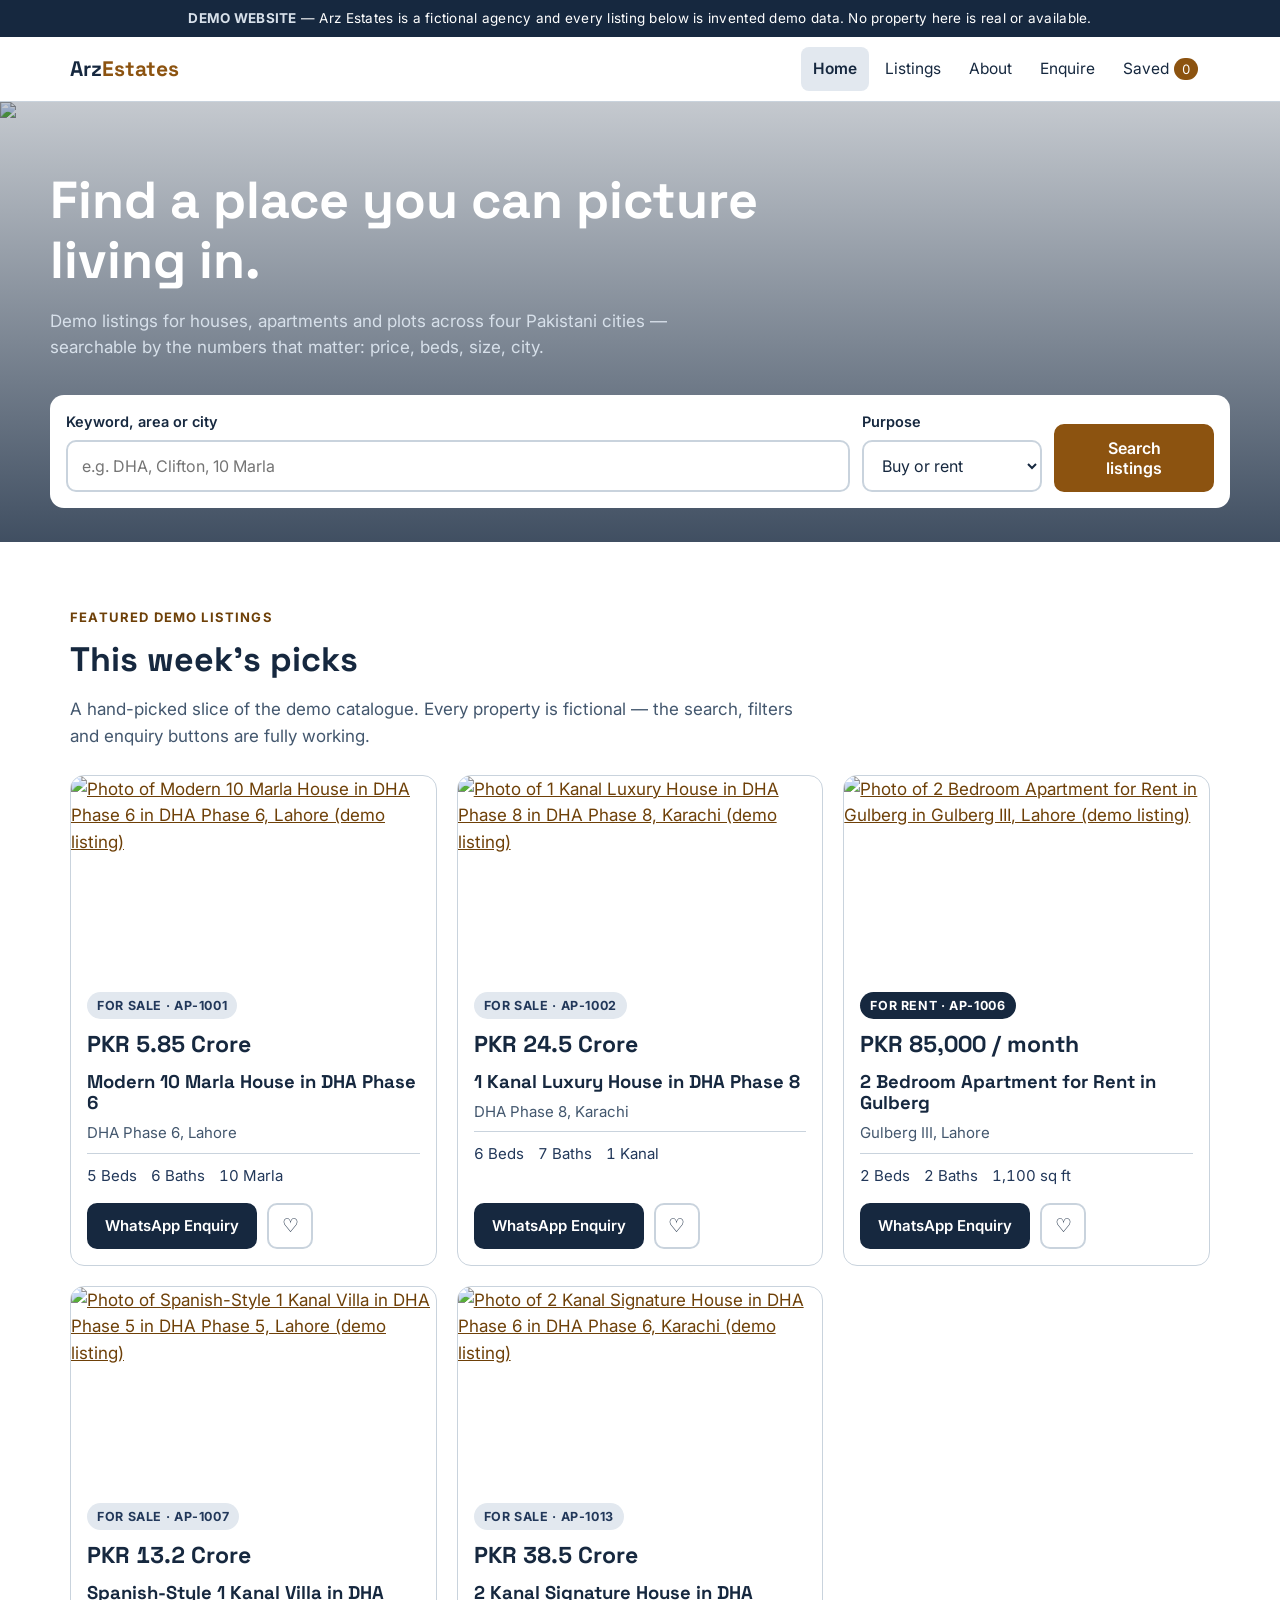
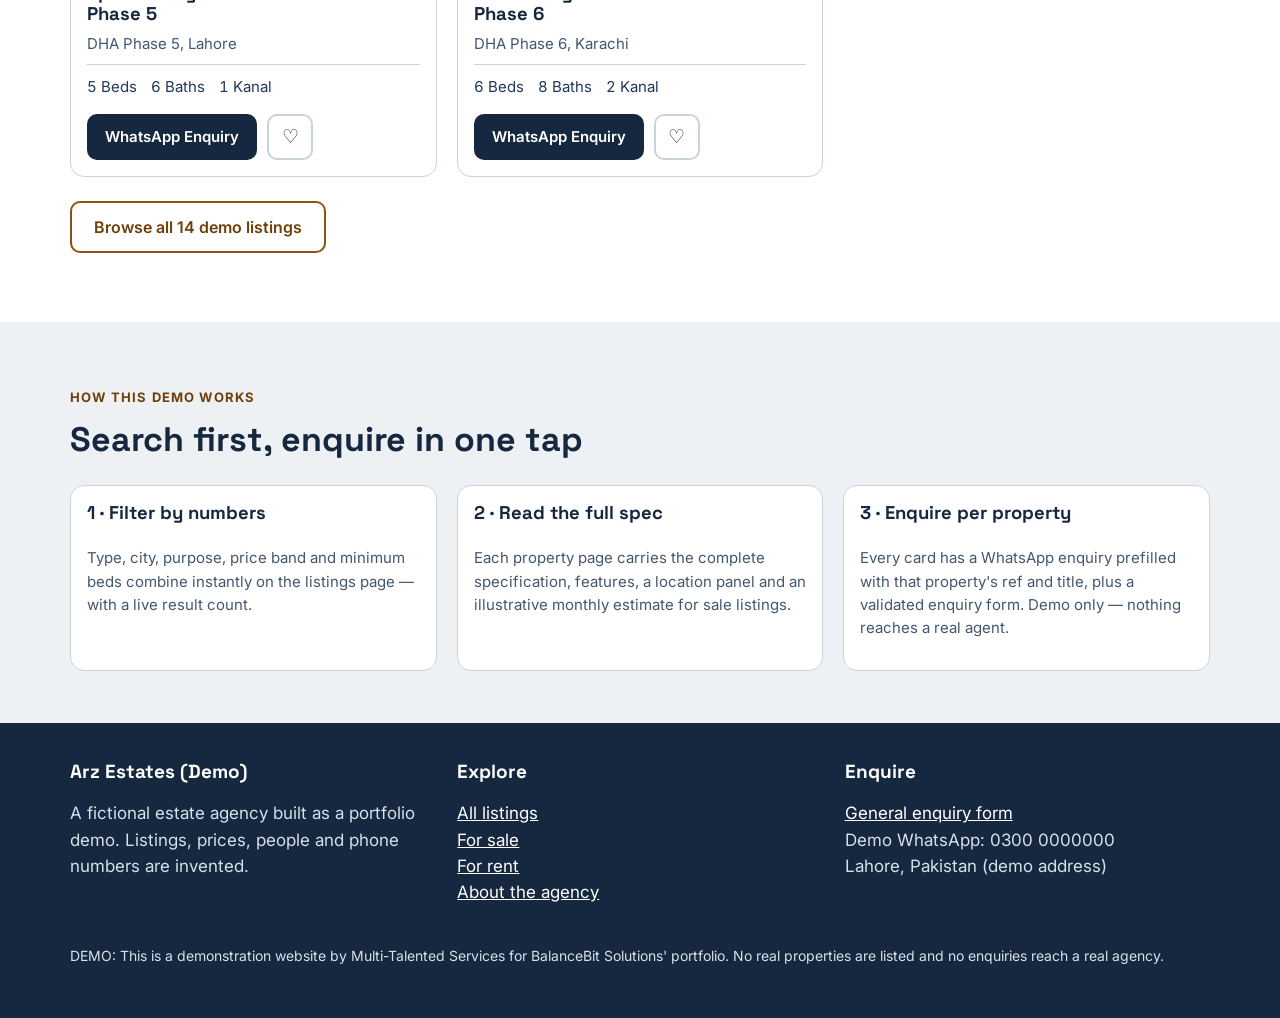
==== index.html @ be991fc6 "Build: Arz Estates demo — real estate listings, search/filter/sort, WhatsApp enquiry, enquiry form (" ====
<!DOCTYPE html>
<html lang="en">
<head>
<meta charset="UTF-8">
<meta name="viewport" content="width=device-width, initial-scale=1">
<title>Arz Estates (Demo) — Houses, Apartments & Plots in Pakistan</title>
<meta name="description" content="Fictional demo property portal: search houses, apartments and plots for sale and rent across Lahore, Karachi, Islamabad and Gujranwala. All listings are invented demo data.">
<link rel="icon" href="assets/favicon.svg" type="image/svg+xml">
<link rel="preconnect" href="https://fonts.googleapis.com">
<link rel="preconnect" href="https://fonts.gstatic.com" crossorigin>
<link href="https://fonts.googleapis.com/css2?family=Inter:wght@400;600;700&family=Space+Grotesk:wght@500;700&display=swap" rel="stylesheet">
<link rel="stylesheet" href="css/style.css">
<script type="application/ld+json">{"@context":"https://schema.org","@type":"ItemList","name":"Featured demo property listings","itemListElement":[]}</script>
</head>
<body>
<a class="skip-link" href="#main">Skip to main content</a>
<div class="demo-ribbon"><strong>DEMO WEBSITE</strong> — Arz Estates is a fictional agency and every listing below is invented demo data. No property here is real or available.</div>
<header class="site"><div class="wrap nav">
<a class="logo" href="index.html">Arz<span>Estates</span></a>
<nav aria-label="Main">
<a href="index.html" aria-current="page">Home</a>
<a href="listings.html">Listings</a>
<a href="about.html">About</a>
<a href="contact.html">Enquire</a>
<a href="listings.html">Saved<span class="fav-count num" data-fav-count>0</span></a>
</nav></div></header>
<main id="main">

<div class="hero"><img class="kenburns" src="assets/hero.jpg" alt="City skyline with houses and apartment buildings in bright daylight (demo photo)">
<div class="shade"></div><div class="wrap hero-in">
<h1>Find a place you can picture living in.</h1>
<p>Demo listings for houses, apartments and plots across four Pakistani cities — searchable by the numbers that matter: price, beds, size, city.</p>
<form class="hero-search" action="listings.html" method="get" role="search">
<div><label class="fl" for="h-q">Keyword, area or city</label><input class="field" id="h-q" name="q" type="search" placeholder="e.g. DHA, Clifton, 10 Marla"></div>
<div><label class="fl" for="h-purpose">Purpose</label><select class="field" id="h-purpose" name="purpose"><option value="all">Buy or rent</option><option value="sale">For sale</option><option value="rent">For rent</option></select></div>
<div style="align-self:end"><button class="btn" type="submit" style="width:100%">Search listings</button></div>
</form>
</div></div>
<section><div class="wrap">
<p class="kicker">Featured demo listings</p><h2 class="sec">This week's picks</h2>
<p class="lede">A hand-picked slice of the demo catalogue. Every property is fictional — the search, filters and enquiry buttons are fully working.</p>
<div class="grid" data-featured></div>
<p style="margin-top:24px"><a class="btn ghost" href="listings.html">Browse all 14 demo listings</a></p>
</div></section>
<section class="band"><div class="wrap">
<p class="kicker">How this demo works</p><h2 class="sec">Search first, enquire in one tap</h2>
<div class="grid">
<article class="card"><div class="body"><h3>1 · Filter by numbers</h3><p class="loc">Type, city, purpose, price band and minimum beds combine instantly on the listings page — with a live result count.</p></div></article>
<article class="card"><div class="body"><h3>2 · Read the full spec</h3><p class="loc">Each property page carries the complete specification, features, a location panel and an illustrative monthly estimate for sale listings.</p></div></article>
<article class="card"><div class="body"><h3>3 · Enquire per property</h3><p class="loc">Every card has a WhatsApp enquiry prefilled with that property's ref and title, plus a validated enquiry form. Demo only — nothing reaches a real agent.</p></div></article>
</div></div></section>
</main>
<footer class="site"><div class="wrap">
<div class="cols">
<div><h2 style="font-size:19px;color:#fff">Arz Estates (Demo)</h2><p>A fictional estate agency built as a portfolio demo. Listings, prices, people and phone numbers are invented.</p></div>
<div><h2 style="font-size:19px;color:#fff">Explore</h2><p><a href="listings.html">All listings</a><br><a href="listings.html?purpose=sale">For sale</a><br><a href="listings.html?purpose=rent">For rent</a><br><a href="about.html">About the agency</a></p></div>
<div><h2 style="font-size:19px;color:#fff">Enquire</h2><p><a href="contact.html">General enquiry form</a><br>Demo WhatsApp: 0300 0000000<br>Lahore, Pakistan (demo address)</p></div>
</div>
<p style="margin-top:22px;font-size:14px">DEMO: This is a demonstration website by Multi-Talented Services for BalanceBit Solutions' portfolio. No real properties are listed and no enquiries reach a real agency.</p>
</div></footer>
<script src="js/data.js"></script>
<script src="js/logic.js"></script>
<script src="js/main.js"></script>
</body>
</html>
---- css/style.css ----
/* Arz Estates (Demo) — navy + copper listing-led system. One component system, own tokens only (+ error red). */
:root{
  --bg:#FFFFFF; --surface:#EEF1F4; --tint:#E2E8EF; --line:#C9D3DD;
  --ink:#16283F; --ink-2:#22385A; --muted:#43576E;
  --accent:#8C5310; --accent-dark:#6E4008; --error:#B3261E;
  --foot-note:#D7E0EA;
  --radius:14px;
}
*{box-sizing:border-box}
html{scroll-behavior:smooth}
body{margin:0;background:var(--bg);color:var(--ink);font-family:'Inter',system-ui,sans-serif;font-size:17px;line-height:1.55}
h1,h2,h3,.disp{font-family:'Space Grotesk','Inter',sans-serif;line-height:1.15;margin:0}
img{max-width:100%;display:block}
a{color:var(--accent-dark)}
:focus-visible{outline:3px solid var(--accent);outline-offset:2px;border-radius:4px}
.num{font-variant-numeric:tabular-nums;font-feature-settings:'tnum' 1}
.skip-link{position:absolute;left:-999px;top:0;background:var(--ink);color:#fff;padding:12px 18px;z-index:60}
.skip-link:focus{left:8px;top:8px}
.demo-ribbon{background:var(--ink);color:#fff;text-align:center;font-size:13.5px;padding:8px 14px;letter-spacing:.02em}
.demo-ribbon strong{color:var(--foot-note)}
.wrap{max-width:1180px;margin:0 auto;padding:0 20px;min-width:0}
header.site{border-bottom:1px solid var(--line);background:var(--bg);position:sticky;top:0;z-index:40}
.nav{display:flex;align-items:center;gap:18px;min-height:64px;flex-wrap:wrap}
.logo{font-family:'Space Grotesk',sans-serif;font-weight:700;font-size:21px;color:var(--ink);text-decoration:none}
.logo span{color:var(--accent)}
.nav nav{display:flex;gap:4px;flex-wrap:wrap;margin-left:auto}
.nav nav a{color:var(--ink);text-decoration:none;padding:10px 12px;min-height:44px;display:inline-flex;align-items:center;border-radius:8px;font-size:15.5px}
.nav nav a[aria-current="page"]{background:var(--tint);font-weight:600}
.fav-count{background:var(--accent);color:#fff;border-radius:999px;padding:1px 8px;font-size:13px;margin-left:5px}
.btn{display:inline-flex;align-items:center;justify-content:center;gap:8px;min-height:52px;padding:12px 22px;border-radius:10px;border:2px solid var(--accent);background:var(--accent);color:#fff;font:600 16px 'Inter',sans-serif;text-decoration:none;cursor:pointer}
.btn:hover{background:var(--accent-dark);border-color:var(--accent-dark)}
.btn.ghost{background:transparent;color:var(--accent-dark)}
.btn.ghost:hover{background:var(--tint)}
.btn.small{min-height:46px;padding:8px 16px;font-size:15px}
.btn.wa{background:var(--ink);border-color:var(--ink)}
.btn.wa:hover{background:var(--ink-2)}
.hero{position:relative;color:#fff}
.hero img{width:100%;height:440px;object-fit:cover}
.hero .shade{position:absolute;inset:0;background:linear-gradient(180deg,rgba(22,40,63,.25),rgba(22,40,63,.82))}
.hero .hero-in{position:absolute;inset:0;display:flex;flex-direction:column;justify-content:flex-end;padding:34px 0}
.hero h1{font-size:clamp(30px,5.4vw,52px);max-width:16em}
.hero p{max-width:38em;color:var(--foot-note)}
.hero-search{background:#fff;color:var(--ink);border-radius:var(--radius);padding:16px;display:grid;grid-template-columns:1fr 180px 160px;gap:12px;margin-top:18px}
section{padding:52px 0}
.band{background:var(--surface)}
.kicker{color:var(--accent-dark);font-weight:700;letter-spacing:.09em;text-transform:uppercase;font-size:13px}
h2.sec{font-size:clamp(24px,3.4vw,34px);margin:6px 0 8px}
.lede{color:var(--muted);max-width:44em}
.grid{display:grid;grid-template-columns:repeat(3,1fr);gap:20px;margin-top:26px}
.grid>*{min-width:0}
.card{background:#fff;border:1px solid var(--line);border-radius:var(--radius);overflow:hidden;display:flex;flex-direction:column}
.card img{width:100%;height:200px;object-fit:cover}
.card .body{padding:16px;display:flex;flex-direction:column;gap:8px;flex:1}
.badge{align-self:flex-start;background:var(--tint);color:var(--ink-2);font-size:12.5px;font-weight:700;letter-spacing:.05em;text-transform:uppercase;padding:4px 10px;border-radius:999px}
.badge.rent{background:var(--ink);color:#fff}
.price{font-family:'Space Grotesk',sans-serif;font-size:23px;font-weight:700;color:var(--ink)}
.card h3{font-size:18.5px}
.card h3 a{color:var(--ink);text-decoration:none}
.loc{color:var(--muted);font-size:15px}
.specs{display:flex;gap:14px;flex-wrap:wrap;color:var(--ink-2);font-size:15px;border-top:1px solid var(--line);padding-top:10px}
.card .actions{display:flex;gap:10px;margin-top:auto;padding-top:8px;flex-wrap:wrap}
.fav-btn{min-width:46px;min-height:46px;border-radius:10px;border:2px solid var(--line);background:#fff;font-size:19px;cursor:pointer;color:var(--ink)}
.fav-btn[aria-pressed="true"]{border-color:var(--accent);color:var(--accent);background:var(--tint)}
/* Filter bar */
.filterbar{background:#fff;border:1px solid var(--line);border-radius:var(--radius);padding:18px;display:grid;grid-template-columns:repeat(3,1fr);gap:14px}
.filterbar>*{min-width:0}
.filterbar .wide{grid-column:1/-1}
label.fl{display:block;font-weight:600;font-size:14.5px;margin-bottom:6px}
.field{width:100%;min-height:52px;font-size:16px;padding:12px 14px;border:2px solid var(--line);border-radius:10px;background:#fff;color:var(--ink);font-family:'Inter',sans-serif}
.field:focus{border-color:var(--accent);outline:3px solid var(--accent);outline-offset:1px}
.chips{display:flex;gap:8px;flex-wrap:wrap}
.chip{min-height:46px;padding:9px 16px;border-radius:999px;border:2px solid var(--line);background:#fff;font:600 15px 'Inter',sans-serif;cursor:pointer;color:var(--ink)}
.chip[aria-pressed="true"]{background:var(--ink);border-color:var(--ink);color:#fff}
.result-line{display:flex;align-items:baseline;gap:14px;flex-wrap:wrap;margin:26px 0 4px}
.result-count{font-family:'Space Grotesk',sans-serif;font-size:22px;font-weight:700}
.empty{border:2px dashed var(--line);border-radius:var(--radius);padding:34px 22px;text-align:center;background:var(--surface)}
.empty p{color:var(--muted);max-width:36em;margin:8px auto 18px}
/* Detail */
.detail-hero img{width:100%;height:420px;object-fit:cover;border-radius:var(--radius)}
.spec-table{width:100%;border-collapse:collapse;margin-top:14px}
.spec-table th,.spec-table td{text-align:left;padding:11px 12px;border-bottom:1px solid var(--line);font-size:16px}
.spec-table th{color:var(--muted);font-weight:600;width:42%}
.two-col{display:grid;grid-template-columns:1.6fr 1fr;gap:26px;align-items:start}
.two-col>*{min-width:0}
.panel{border:1px solid var(--line);border-radius:var(--radius);padding:20px;background:#fff}
.panel.map{background:var(--surface);text-align:left}
.calc-out{font-family:'Space Grotesk',sans-serif;font-size:26px;font-weight:700}
.note{font-size:14px;color:var(--muted)}
/* Forms */
.form-grid{display:grid;grid-template-columns:1fr 1fr;gap:16px}
.form-grid>*{min-width:0}
.form-grid .full{grid-column:1/-1}
textarea.field{min-height:120px;resize:vertical}
.err{color:var(--error);font-size:14.5px;min-height:1.2em;margin-top:4px;font-weight:600}
.success{border:2px solid var(--accent);background:var(--tint);border-radius:var(--radius);padding:22px}
footer.site{background:var(--ink);color:var(--foot-note);padding:38px 0;margin-top:0}
footer.site a{color:#fff}
footer.site .cols{display:grid;grid-template-columns:repeat(3,1fr);gap:22px}
footer.site .cols>*{min-width:0}
.reveal{opacity:1}
.js .reveal{opacity:0;transform:translateY(14px);transition:opacity .55s ease,transform .55s ease}
.js .reveal.in{opacity:1;transform:none}
.kenburns{animation:kb 16s ease-in-out infinite alternate}
@keyframes kb{from{transform:scale(1)}to{transform:scale(1.06)}}
@media (max-width:900px){.grid{grid-template-columns:repeat(2,1fr)}.two-col{grid-template-columns:1fr}.filterbar{grid-template-columns:repeat(2,1fr)}}
@media (max-width:600px){
  .grid{grid-template-columns:1fr}.hero-search{grid-template-columns:1fr}.filterbar{grid-template-columns:1fr}
  .form-grid{grid-template-columns:1fr}.detail-hero img{height:260px}
  .hero img{height:210px}
  .hero .shade{display:none}
  .hero .hero-in{position:static;background:var(--ink);padding:26px 20px 30px}
  footer.site .cols{grid-template-columns:1fr}.nav nav{margin-left:0}
}
@media (prefers-reduced-motion:reduce){
  html{scroll-behavior:auto}
  .js .reveal{opacity:1;transform:none;transition:none}
  .kenburns{animation:none}
}
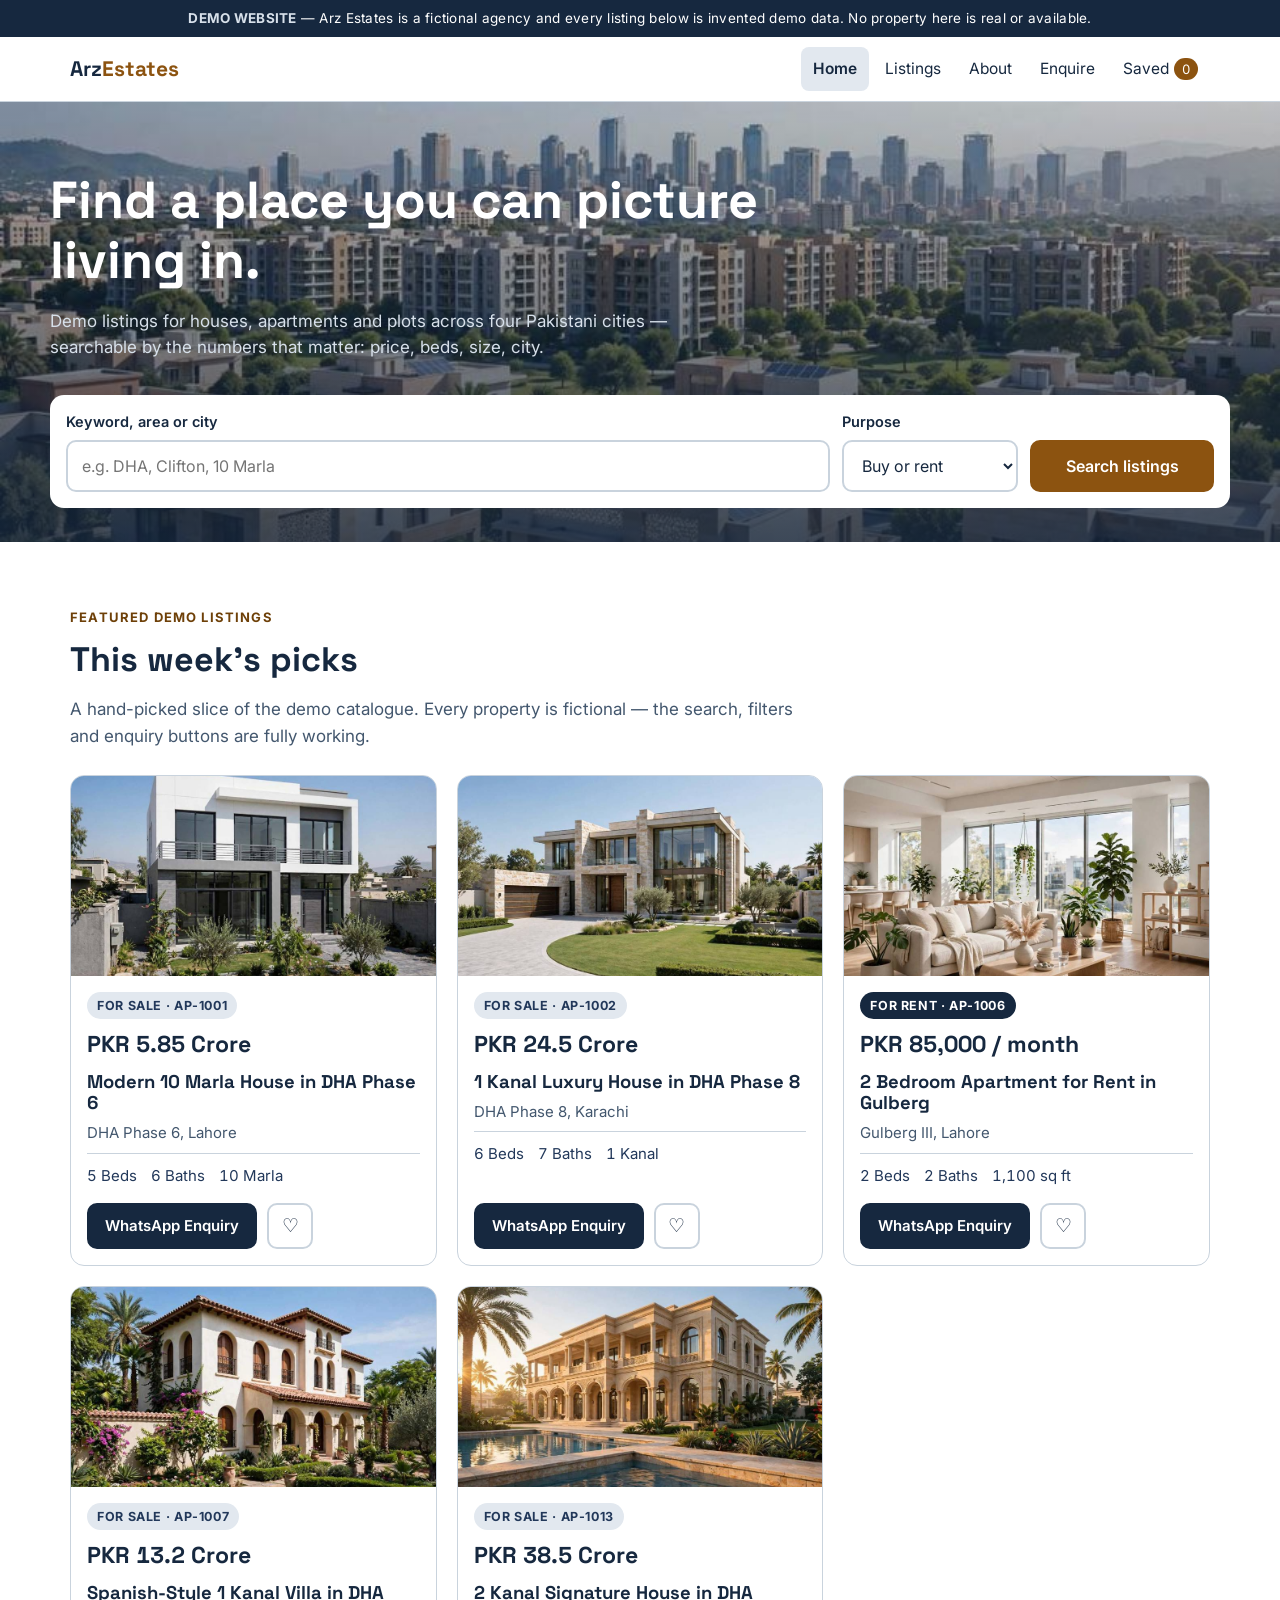
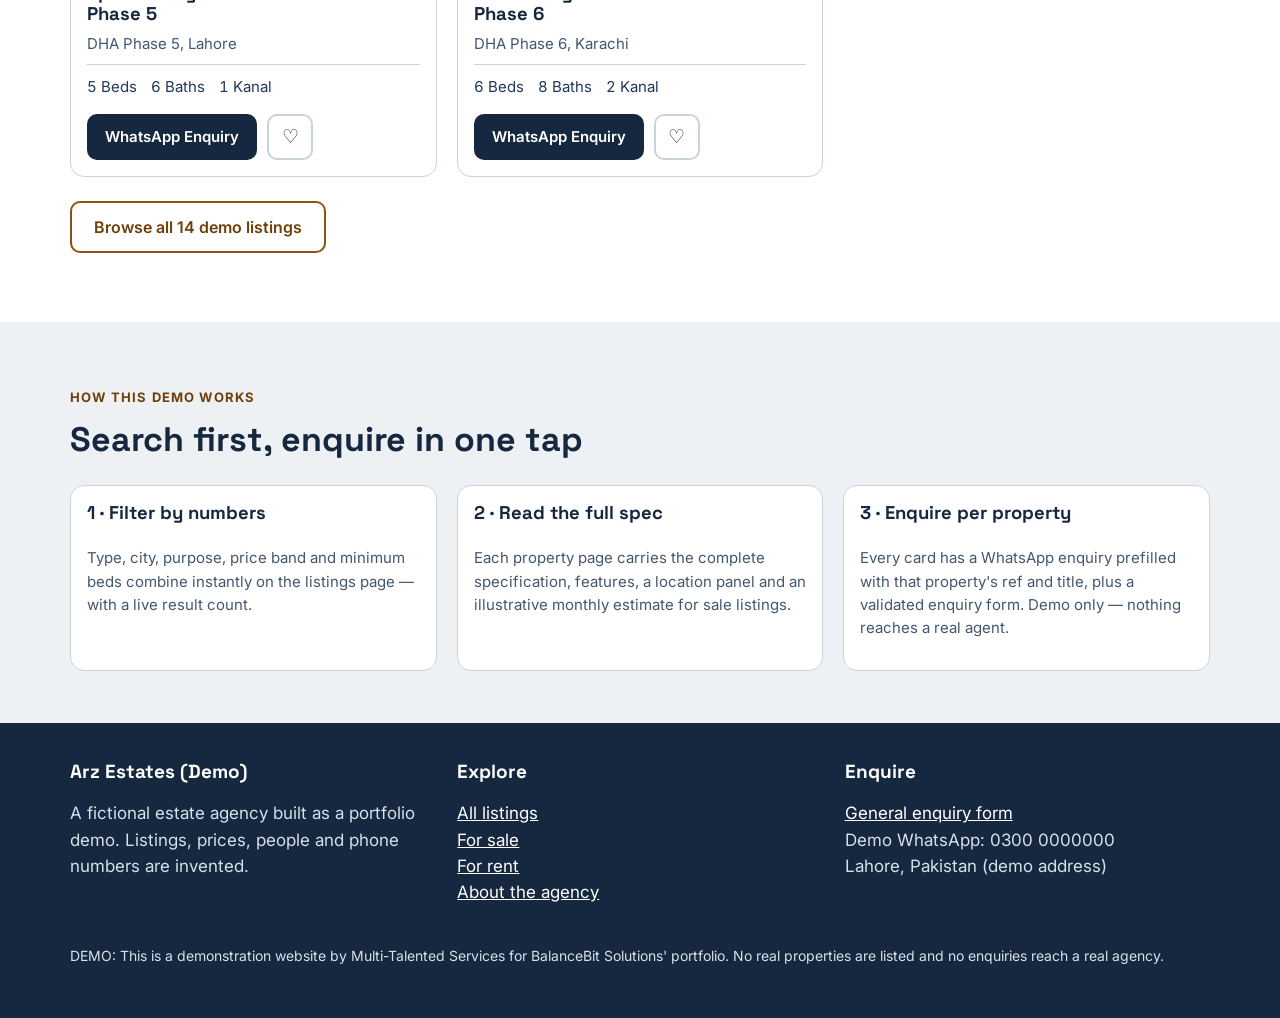
==== commit c8e61d56: "Fix run: eager listing photos + reveal without opacity gating, hero overflow clip, mobile hamburger " ====
--- a/index.html
+++ b/index.html
@@ -17,7 +17,8 @@
 <div class="demo-ribbon"><strong>DEMO WEBSITE</strong> — Arz Estates is a fictional agency and every listing below is invented demo data. No property here is real or available.</div>
 <header class="site"><div class="wrap nav">
 <a class="logo" href="index.html">Arz<span>Estates</span></a>
-<nav aria-label="Main">
+<button class="nav-toggle" type="button" aria-expanded="false" aria-controls="main-nav" aria-label="Open menu"><svg viewBox="0 0 24 24" width="20" height="20" fill="none" stroke="currentColor" stroke-width="2.2" stroke-linecap="round" aria-hidden="true"><path d="M4 7h16M4 12h16M4 17h16"/></svg>Menu</button>
+<nav aria-label="Main" id="main-nav">
 <a href="index.html" aria-current="page">Home</a>
 <a href="listings.html">Listings</a>
 <a href="about.html">About</a>
--- a/css/style.css
+++ b/css/style.css
@@ -27,6 +27,14 @@
 .nav nav a{color:var(--ink);text-decoration:none;padding:10px 12px;min-height:44px;display:inline-flex;align-items:center;border-radius:8px;font-size:15.5px}
 .nav nav a[aria-current="page"]{background:var(--tint);font-weight:600}
 .fav-count{background:var(--accent);color:#fff;border-radius:999px;padding:1px 8px;font-size:13px;margin-left:5px}
+.nav-toggle{display:none;align-items:center;gap:8px;margin-left:auto;min-height:46px;padding:8px 14px;border:2px solid var(--line);border-radius:10px;background:#fff;color:var(--ink);font:600 15px 'Inter',sans-serif;cursor:pointer}
+.nav-toggle svg{flex:none}
+@media (max-width:700px){
+  .nav-toggle{display:inline-flex}
+  .nav nav{display:none;width:100%;flex-direction:column;gap:2px;margin-left:0;padding:6px 0 10px}
+  .nav nav.open{display:flex}
+  .nav nav a{width:100%}
+}
 .btn{display:inline-flex;align-items:center;justify-content:center;gap:8px;min-height:52px;padding:12px 22px;border-radius:10px;border:2px solid var(--accent);background:var(--accent);color:#fff;font:600 16px 'Inter',sans-serif;text-decoration:none;cursor:pointer}
 .btn:hover{background:var(--accent-dark);border-color:var(--accent-dark)}
 .btn.ghost{background:transparent;color:var(--accent-dark)}
@@ -34,13 +42,14 @@
 .btn.small{min-height:46px;padding:8px 16px;font-size:15px}
 .btn.wa{background:var(--ink);border-color:var(--ink)}
 .btn.wa:hover{background:var(--ink-2)}
-.hero{position:relative;color:#fff}
+.hero{position:relative;color:#fff;overflow:hidden}
 .hero img{width:100%;height:440px;object-fit:cover}
 .hero .shade{position:absolute;inset:0;background:linear-gradient(180deg,rgba(22,40,63,.25),rgba(22,40,63,.82))}
 .hero .hero-in{position:absolute;inset:0;display:flex;flex-direction:column;justify-content:flex-end;padding:34px 0}
 .hero h1{font-size:clamp(30px,5.4vw,52px);max-width:16em}
 .hero p{max-width:38em;color:var(--foot-note)}
-.hero-search{background:#fff;color:var(--ink);border-radius:var(--radius);padding:16px;display:grid;grid-template-columns:1fr 180px 160px;gap:12px;margin-top:18px}
+.hero-search{background:#fff;color:var(--ink);border-radius:var(--radius);padding:16px;display:grid;grid-template-columns:1fr 176px 184px;gap:12px;margin-top:18px}
+.hero-search .btn{white-space:nowrap}
 section{padding:52px 0}
 .band{background:var(--surface)}
 .kicker{color:var(--accent-dark);font-weight:700;letter-spacing:.09em;text-transform:uppercase;font-size:13px}
@@ -98,8 +107,8 @@
 footer.site .cols{display:grid;grid-template-columns:repeat(3,1fr);gap:22px}
 footer.site .cols>*{min-width:0}
 .reveal{opacity:1}
-.js .reveal{opacity:0;transform:translateY(14px);transition:opacity .55s ease,transform .55s ease}
-.js .reveal.in{opacity:1;transform:none}
+.js .reveal{transform:translateY(14px);transition:transform .55s ease}
+.js .reveal.in{transform:none}
 .kenburns{animation:kb 16s ease-in-out infinite alternate}
 @keyframes kb{from{transform:scale(1)}to{transform:scale(1.06)}}
 @media (max-width:900px){.grid{grid-template-columns:repeat(2,1fr)}.two-col{grid-template-columns:1fr}.filterbar{grid-template-columns:repeat(2,1fr)}}
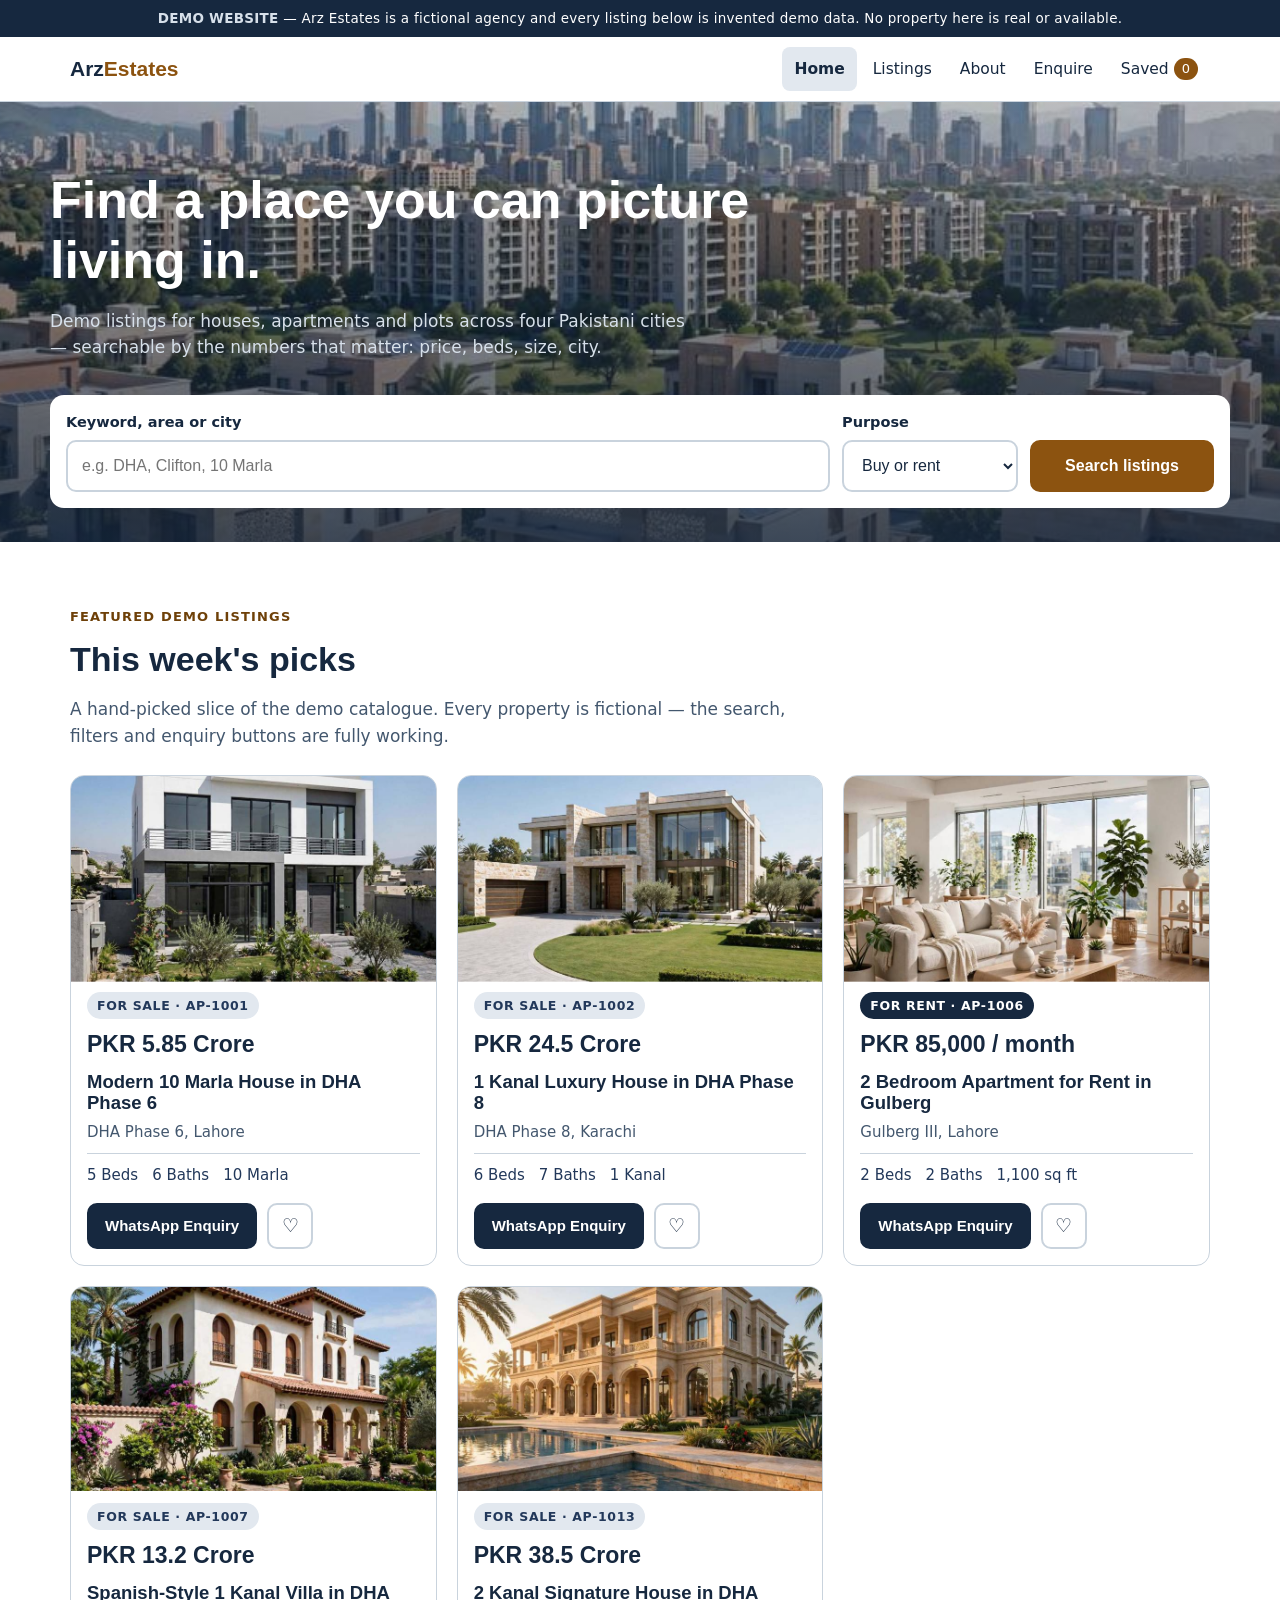
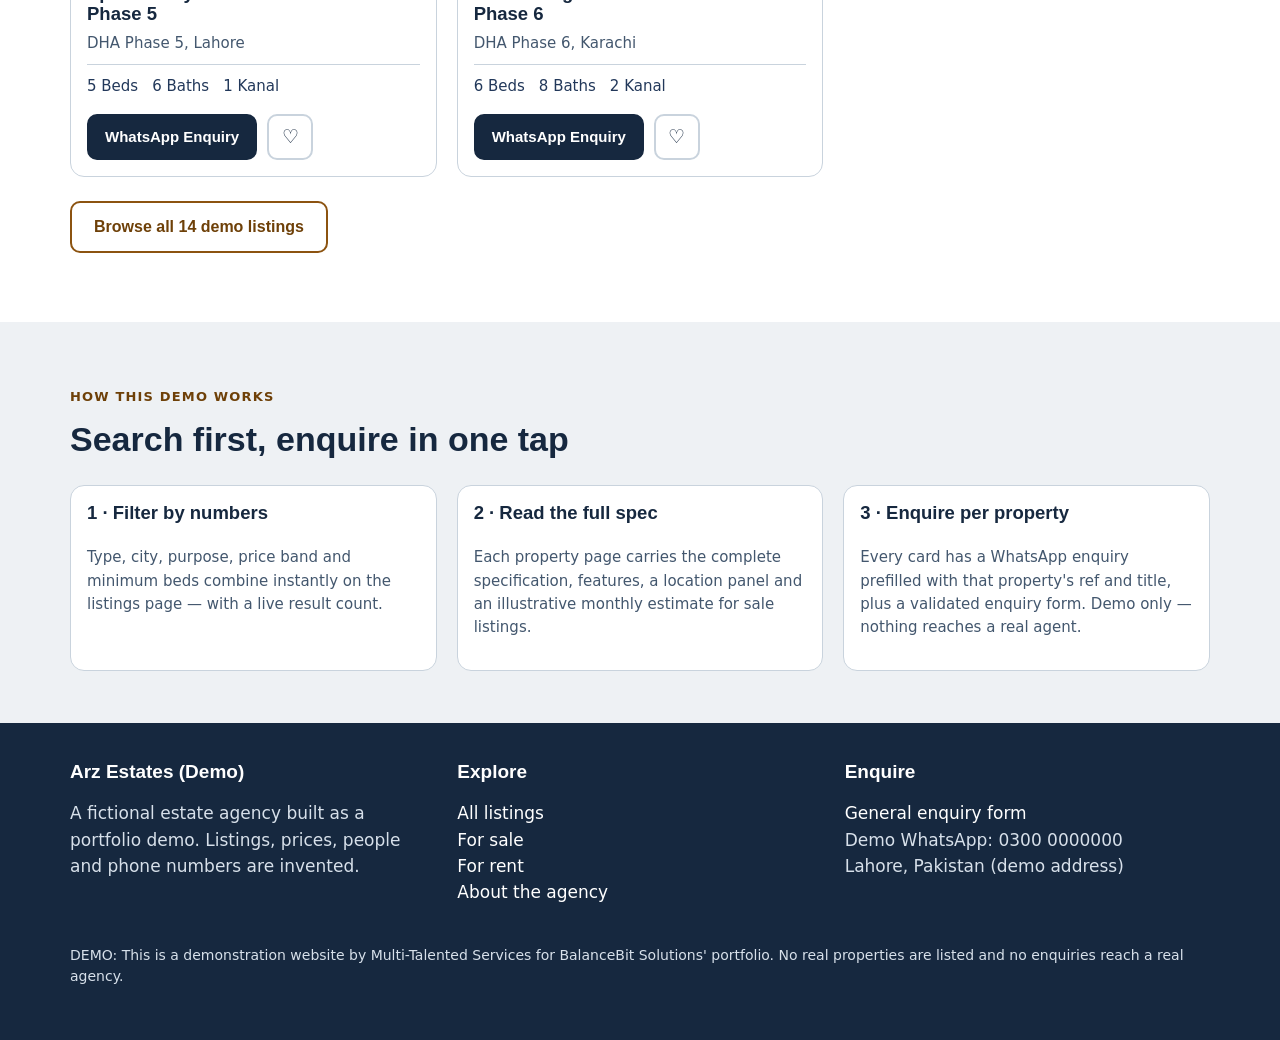
==== commit 93db39b0: "Premium upgrade batch 2026-11-22: audit fixes + premium ladder + static capture mode + self-hosted f" ====
--- a/index.html
+++ b/index.html
@@ -6,10 +6,11 @@
 <title>Arz Estates (Demo) — Houses, Apartments & Plots in Pakistan</title>
 <meta name="description" content="Fictional demo property portal: search houses, apartments and plots for sale and rent across Lahore, Karachi, Islamabad and Gujranwala. All listings are invented demo data.">
 <link rel="icon" href="assets/favicon.svg" type="image/svg+xml">
-<link rel="preconnect" href="https://fonts.googleapis.com">
-<link rel="preconnect" href="https://fonts.gstatic.com" crossorigin>
-<link href="https://fonts.googleapis.com/css2?family=Inter:wght@400;600;700&family=Space+Grotesk:wght@500;700&display=swap" rel="stylesheet">
+
+
+<link rel="stylesheet" href="assets/fonts/fonts.css">
 <link rel="stylesheet" href="css/style.css">
+<link rel="stylesheet" href="assets/vendor/lenis.css">
 <script type="application/ld+json">{"@context":"https://schema.org","@type":"ItemList","name":"Featured demo property listings","itemListElement":[]}</script>
 </head>
 <body>
@@ -62,5 +63,9 @@
 <script src="js/data.js"></script>
 <script src="js/logic.js"></script>
 <script src="js/main.js"></script>
+<script defer src="assets/vendor/gsap.min.js"></script>
+<script defer src="assets/vendor/ScrollTrigger.min.js"></script>
+<script defer src="assets/vendor/lenis.min.js"></script>
+<script defer src="js/premium-index.js"></script>
 </body>
 </html>
--- a/assets/fonts/fonts.css
+++ b/assets/fonts/fonts.css
@@ -0,0 +1,93 @@
+/* Self-hosted webfonts (Google Fonts, OFL) — downloaded 2026-11-22.
+   Replaces the fonts.googleapis.com stylesheet so the design renders
+   identically with or without external network access. */
+/* latin */
+@font-face {
+  font-family: 'Inter';
+  font-style: normal;
+  font-weight: 400;
+  font-display: swap;
+  src: url(./inter-normal-latin-56724408.woff2) format('woff2');
+  unicode-range: U+0000-00FF, U+0131, U+0152-0153, U+02BB-02BC, U+02C6, U+02DA, U+02DC, U+0304, U+0308, U+0329, U+2000-206F, U+20AC, U+2122, U+2191, U+2193, U+2212, U+2215, U+FEFF, U+FFFD;
+}
+/* latin-ext */
+@font-face {
+  font-family: 'Inter';
+  font-style: normal;
+  font-weight: 400;
+  font-display: swap;
+  src: url(./inter-normal-latin-ext-39529051.woff2) format('woff2');
+  unicode-range: U+0100-02BA, U+02BD-02C5, U+02C7-02CC, U+02CE-02D7, U+02DD-02FF, U+0304, U+0308, U+0329, U+1D00-1DBF, U+1E00-1E9F, U+1EF2-1EFF, U+2020, U+20A0-20AB, U+20AD-20C4, U+2113, U+2C60-2C7F, U+A720-A7FF;
+}
+/* latin */
+@font-face {
+  font-family: 'Inter';
+  font-style: normal;
+  font-weight: 600;
+  font-display: swap;
+  src: url(./inter-normal-latin-56724408.woff2) format('woff2');
+  unicode-range: U+0000-00FF, U+0131, U+0152-0153, U+02BB-02BC, U+02C6, U+02DA, U+02DC, U+0304, U+0308, U+0329, U+2000-206F, U+20AC, U+2122, U+2191, U+2193, U+2212, U+2215, U+FEFF, U+FFFD;
+}
+/* latin-ext */
+@font-face {
+  font-family: 'Inter';
+  font-style: normal;
+  font-weight: 600;
+  font-display: swap;
+  src: url(./inter-normal-latin-ext-39529051.woff2) format('woff2');
+  unicode-range: U+0100-02BA, U+02BD-02C5, U+02C7-02CC, U+02CE-02D7, U+02DD-02FF, U+0304, U+0308, U+0329, U+1D00-1DBF, U+1E00-1E9F, U+1EF2-1EFF, U+2020, U+20A0-20AB, U+20AD-20C4, U+2113, U+2C60-2C7F, U+A720-A7FF;
+}
+/* latin */
+@font-face {
+  font-family: 'Inter';
+  font-style: normal;
+  font-weight: 700;
+  font-display: swap;
+  src: url(./inter-normal-latin-56724408.woff2) format('woff2');
+  unicode-range: U+0000-00FF, U+0131, U+0152-0153, U+02BB-02BC, U+02C6, U+02DA, U+02DC, U+0304, U+0308, U+0329, U+2000-206F, U+20AC, U+2122, U+2191, U+2193, U+2212, U+2215, U+FEFF, U+FFFD;
+}
+/* latin-ext */
+@font-face {
+  font-family: 'Inter';
+  font-style: normal;
+  font-weight: 700;
+  font-display: swap;
+  src: url(./inter-normal-latin-ext-39529051.woff2) format('woff2');
+  unicode-range: U+0100-02BA, U+02BD-02C5, U+02C7-02CC, U+02CE-02D7, U+02DD-02FF, U+0304, U+0308, U+0329, U+1D00-1DBF, U+1E00-1E9F, U+1EF2-1EFF, U+2020, U+20A0-20AB, U+20AD-20C4, U+2113, U+2C60-2C7F, U+A720-A7FF;
+}
+/* latin */
+@font-face {
+  font-family: 'Space Grotesk';
+  font-style: normal;
+  font-weight: 500;
+  font-display: swap;
+  src: url(./space-grotesk-normal-latin-ecea81d5.woff2) format('woff2');
+  unicode-range: U+0000-00FF, U+0131, U+0152-0153, U+02BB-02BC, U+02C6, U+02DA, U+02DC, U+0304, U+0308, U+0329, U+2000-206F, U+20AC, U+2122, U+2191, U+2193, U+2212, U+2215, U+FEFF, U+FFFD;
+}
+/* latin-ext */
+@font-face {
+  font-family: 'Space Grotesk';
+  font-style: normal;
+  font-weight: 500;
+  font-display: swap;
+  src: url(./space-grotesk-normal-latin-ext-611be241.woff2) format('woff2');
+  unicode-range: U+0100-02BA, U+02BD-02C5, U+02C7-02CC, U+02CE-02D7, U+02DD-02FF, U+0304, U+0308, U+0329, U+1D00-1DBF, U+1E00-1E9F, U+1EF2-1EFF, U+2020, U+20A0-20AB, U+20AD-20C4, U+2113, U+2C60-2C7F, U+A720-A7FF;
+}
+/* latin */
+@font-face {
+  font-family: 'Space Grotesk';
+  font-style: normal;
+  font-weight: 700;
+  font-display: swap;
+  src: url(./space-grotesk-normal-latin-ecea81d5.woff2) format('woff2');
+  unicode-range: U+0000-00FF, U+0131, U+0152-0153, U+02BB-02BC, U+02C6, U+02DA, U+02DC, U+0304, U+0308, U+0329, U+2000-206F, U+20AC, U+2122, U+2191, U+2193, U+2212, U+2215, U+FEFF, U+FFFD;
+}
+/* latin-ext */
+@font-face {
+  font-family: 'Space Grotesk';
+  font-style: normal;
+  font-weight: 700;
+  font-display: swap;
+  src: url(./space-grotesk-normal-latin-ext-611be241.woff2) format('woff2');
+  unicode-range: U+0100-02BA, U+02BD-02C5, U+02C7-02CC, U+02CE-02D7, U+02DD-02FF, U+0304, U+0308, U+0329, U+1D00-1DBF, U+1E00-1E9F, U+1EF2-1EFF, U+2020, U+20A0-20AB, U+20AD-20C4, U+2113, U+2C60-2C7F, U+A720-A7FF;
+}
--- a/css/style.css
+++ b/css/style.css
@@ -11,7 +11,8 @@
 body{margin:0;background:var(--bg);color:var(--ink);font-family:'Inter',system-ui,sans-serif;font-size:17px;line-height:1.55}
 h1,h2,h3,.disp{font-family:'Space Grotesk','Inter',sans-serif;line-height:1.15;margin:0}
 img{max-width:100%;display:block}
-a{color:var(--accent-dark)}
+a{color:var(--accent-dark);text-decoration:none}
+ul{margin:0;padding-left:1.15rem}
 :focus-visible{outline:3px solid var(--accent);outline-offset:2px;border-radius:4px}
 .num{font-variant-numeric:tabular-nums;font-feature-settings:'tnum' 1}
 .skip-link{position:absolute;left:-999px;top:0;background:var(--ink);color:#fff;padding:12px 18px;z-index:60}
@@ -125,3 +126,38 @@
   .js .reveal{opacity:1;transform:none;transition:none}
   .kenburns{animation:none}
 }
+/* === PREMIUM UPGRADE 2026-11-22 (Real Estate) ===
+   P7: cross-document View Transitions where supported, graceful without. */
+@view-transition{navigation:auto}
+@media (prefers-reduced-motion:reduce){@view-transition{navigation:none}}
+/* GSAP parallax (index) drives transforms itself — the CSS Ken Burns on the
+   hero image is stood down only when the premium layer is live. */
+.premium-on .kenburns{animation:none}
+/* Property gallery (Swiper, property page only). Until Swiper initialises —
+   and permanently for no-JS / reduced-motion — slides stack as full photos,
+   so the gallery is complete without a slider. All three slides are the
+   listing's OWN demo photo: full view, then two labelled detail crops. */
+.prop-swiper .swiper-slide{overflow:hidden;border-radius:var(--radius)}
+.prop-swiper .swiper-slide img{width:100%;height:420px;object-fit:cover;border-radius:var(--radius)}
+.prop-swiper .swiper-slide img.crop{transform:scale(1.45)}
+.prop-swiper:not(.swiper-initialized) .swiper-wrapper{display:grid;gap:16px;transform:none!important}
+.prop-swiper:not(.swiper-initialized) .swiper-slide{width:auto!important}
+.slide-cap{font-size:14px;color:var(--muted);margin-top:8px}
+.prop-controls{display:flex;align-items:center;gap:14px;margin-top:12px;flex-wrap:wrap}
+.prop-btn{min-width:52px;min-height:52px;border-radius:10px;border:2px solid var(--accent);background:#fff;color:var(--accent-dark);font-size:20px;font-weight:700;cursor:pointer;display:grid;place-items:center;padding:6px 12px}
+.prop-btn:hover{background:var(--tint)}
+.prop-btn.swiper-button-disabled{opacity:.45;cursor:not-allowed}
+.prop-pagination{position:static;width:auto!important}
+.prop-pagination .swiper-pagination-bullet{width:12px;height:12px;background:var(--accent);opacity:.35}
+.prop-pagination .swiper-pagination-bullet-active{opacity:1;background:var(--accent-dark)}
+@media (max-width:600px){.prop-swiper .swiper-slide img{height:260px}}
+/* Neighbourhood chapter (per property, Sobha chapter pattern without WebGL).
+   Copy comes only from the listing's own description + "Near …" features. */
+.chapter{background:var(--surface);overflow:hidden}
+.chapter-title{font-size:clamp(38px,6.5vw,76px);line-height:.98;letter-spacing:-.02em;text-transform:uppercase;margin:8px 0 14px}
+.chapter-near{display:flex;gap:10px;flex-wrap:wrap;list-style:none;padding:0;margin:18px 0 0}
+.chapter-near li{background:#fff;border:1px solid var(--line);border-radius:999px;padding:8px 14px;font-size:14.5px;font-weight:600;color:var(--ink-2)}
+.chapter-band{position:relative;margin-top:26px;border-radius:var(--radius);overflow:hidden;height:300px}
+.chapter-band img{width:100%;height:130%;object-fit:cover;position:relative;top:-15%}
+.chapter-band-cap{position:absolute;left:14px;bottom:14px;background:var(--ink);color:#fff;font-size:13.5px;padding:7px 12px;border-radius:8px}
+@media (max-width:600px){.chapter-band{height:200px}}
--- a/assets/vendor/lenis.css
+++ b/assets/vendor/lenis.css
@@ -0,0 +1,26 @@
+html.lenis,
+html.lenis body {
+  height: auto;
+}
+
+.lenis:not(.lenis-autoToggle).lenis-stopped {
+  overflow: clip;
+}
+
+.lenis [data-lenis-prevent],
+.lenis [data-lenis-prevent-wheel],
+.lenis [data-lenis-prevent-touch],
+.lenis [data-lenis-prevent-vertical],
+.lenis [data-lenis-prevent-horizontal] {
+  overscroll-behavior: contain;
+}
+
+.lenis.lenis-smooth iframe {
+  pointer-events: none;
+}
+
+.lenis.lenis-autoToggle {
+  transition-property: overflow;
+  transition-duration: 1ms;
+  transition-behavior: allow-discrete;
+}
